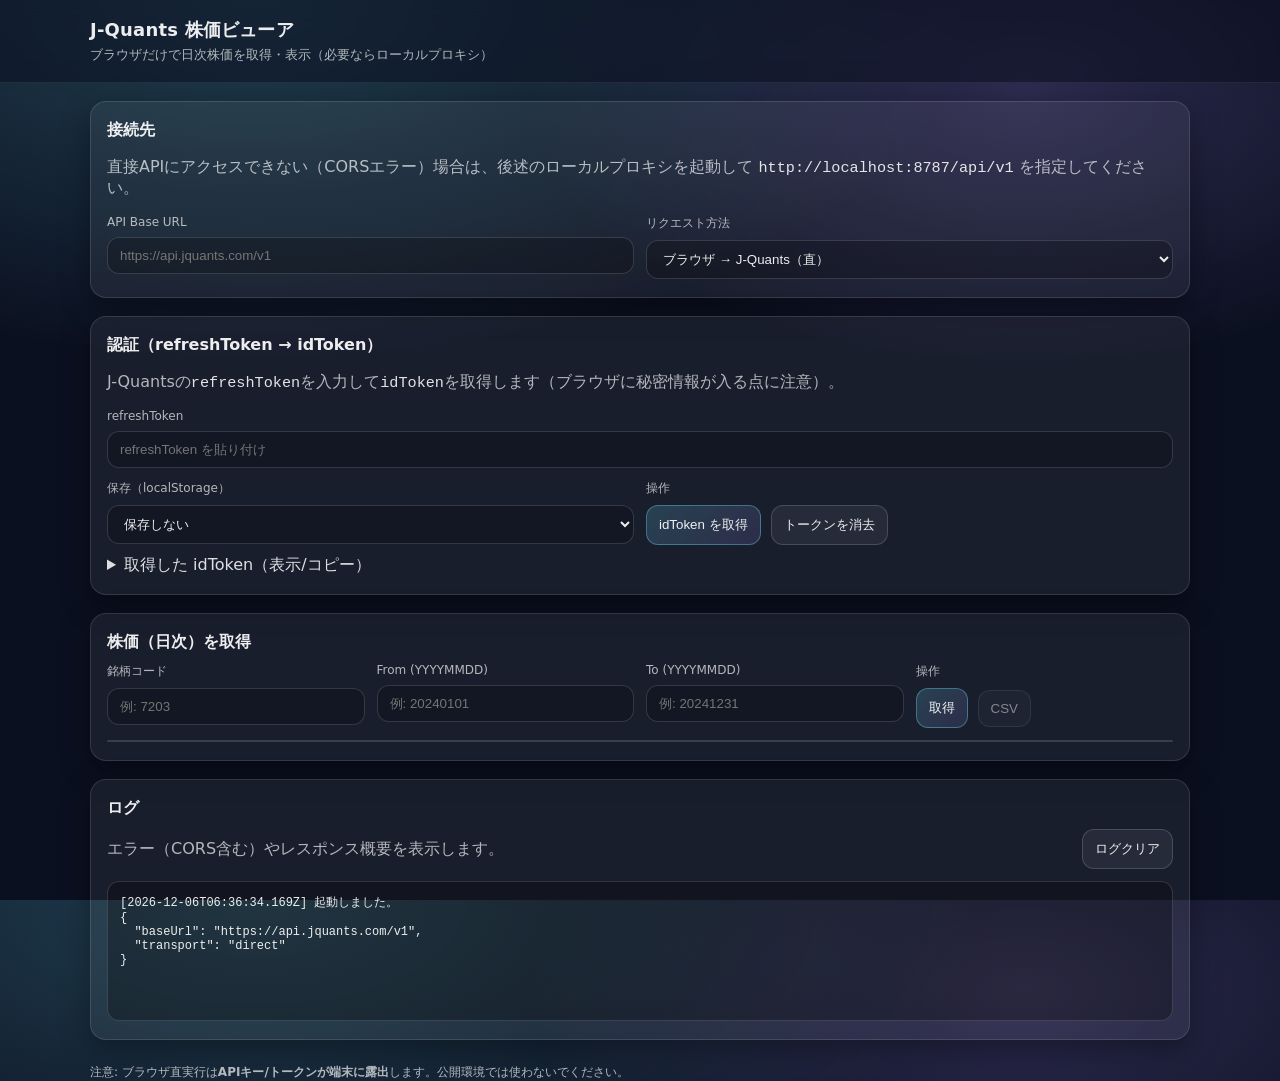
==== index.html @ 43a91899 "Add J-Quants stock viewer web app with auth, daily quotes, and CSV export Co-authored-by: shun.soco " ====
<!doctype html>
<html lang="ja">
  <head>
    <meta charset="UTF-8" />
    <meta name="viewport" content="width=device-width, initial-scale=1.0" />
    <title>J-Quants 株価ビューア（ブラウザ）</title>
    <link rel="stylesheet" href="./style.css" />
  </head>
  <body>
    <header class="header">
      <div class="container">
        <div class="brand">
          <div class="brand__title">J-Quants 株価ビューア</div>
          <div class="brand__subtitle">ブラウザだけで日次株価を取得・表示（必要ならローカルプロキシ）</div>
        </div>
      </div>
    </header>

    <main class="container">
      <section class="card">
        <h2>接続先</h2>
        <p class="muted">
          直接APIにアクセスできない（CORSエラー）場合は、後述のローカルプロキシを起動して
          <code>http://localhost:8787/api/v1</code> を指定してください。
        </p>
        <div class="grid grid--2">
          <label class="field">
            <span class="field__label">API Base URL</span>
            <input id="baseUrl" class="field__input" type="url" inputmode="url" />
          </label>
          <label class="field">
            <span class="field__label">リクエスト方法</span>
            <select id="transport" class="field__input">
              <option value="direct">ブラウザ → J-Quants（直）</option>
              <option value="proxy">ブラウザ → ローカルプロキシ</option>
            </select>
          </label>
        </div>
      </section>

      <section class="card">
        <h2>認証（refreshToken → idToken）</h2>
        <p class="muted">
          J-Quantsの<code>refreshToken</code>を入力して<code>idToken</code>を取得します（ブラウザに秘密情報が入る点に注意）。
        </p>

        <div class="grid grid--2">
          <label class="field grid__span2">
            <span class="field__label">refreshToken</span>
            <input id="refreshToken" class="field__input" type="password" autocomplete="off" placeholder="refreshToken を貼り付け" />
          </label>
          <label class="field">
            <span class="field__label">保存（localStorage）</span>
            <select id="rememberRefresh" class="field__input">
              <option value="no">保存しない</option>
              <option value="yes">保存する（自己責任）</option>
            </select>
          </label>
          <div class="field">
            <span class="field__label">操作</span>
            <div class="row">
              <button id="btnGetIdToken" class="btn btn--primary" type="button">idToken を取得</button>
              <button id="btnClearTokens" class="btn" type="button">トークンを消去</button>
            </div>
          </div>
        </div>

        <details class="details">
          <summary>取得した idToken（表示/コピー）</summary>
          <div class="stack">
            <textarea id="idToken" class="textarea" rows="5" readonly></textarea>
            <div class="row">
              <button id="btnCopyIdToken" class="btn" type="button">コピー</button>
            </div>
          </div>
        </details>
      </section>

      <section class="card">
        <h2>株価（日次）を取得</h2>
        <div class="grid grid--4">
          <label class="field">
            <span class="field__label">銘柄コード</span>
            <input id="code" class="field__input" type="text" inputmode="numeric" placeholder="例: 7203" />
          </label>
          <label class="field">
            <span class="field__label">From (YYYYMMDD)</span>
            <input id="from" class="field__input" type="text" inputmode="numeric" placeholder="例: 20240101" />
          </label>
          <label class="field">
            <span class="field__label">To (YYYYMMDD)</span>
            <input id="to" class="field__input" type="text" inputmode="numeric" placeholder="例: 20241231" />
          </label>
          <div class="field">
            <span class="field__label">操作</span>
            <div class="row">
              <button id="btnFetchDaily" class="btn btn--primary" type="button">取得</button>
              <button id="btnDownloadCsv" class="btn" type="button" disabled>CSV</button>
            </div>
          </div>
        </div>
        <div id="summary" class="summary muted"></div>
        <div id="tableWrap" class="table-wrap"></div>
      </section>

      <section class="card">
        <h2>ログ</h2>
        <div class="row row--between">
          <div class="muted">エラー（CORS含む）やレスポンス概要を表示します。</div>
          <button id="btnClearLog" class="btn" type="button">ログクリア</button>
        </div>
        <pre id="log" class="log" aria-live="polite"></pre>
      </section>

      <footer class="footer muted">
        <div>
          注意: ブラウザ直実行は<strong>APIキー/トークンが端末に露出</strong>します。公開環境では使わないでください。
        </div>
      </footer>
    </main>

    <script src="./app.js" type="module"></script>
  </body>
</html>
---- style.css ----
:root {
  --bg: #0b1020;
  --card: rgba(255, 255, 255, 0.06);
  --card-border: rgba(255, 255, 255, 0.12);
  --text: rgba(255, 255, 255, 0.92);
  --muted: rgba(255, 255, 255, 0.68);
  --accent: #6ee7ff;
  --accent2: #a78bfa;
  --danger: #ff6b6b;
  --shadow: 0 10px 30px rgba(0, 0, 0, 0.35);
  --radius: 16px;
  --mono: ui-monospace, SFMono-Regular, Menlo, Monaco, Consolas, "Liberation Mono", "Courier New", monospace;
  --sans: ui-sans-serif, system-ui, -apple-system, Segoe UI, Roboto, Helvetica, Arial, "Apple Color Emoji",
    "Segoe UI Emoji";
}

* {
  box-sizing: border-box;
}

html,
body {
  height: 100%;
}

body {
  margin: 0;
  font-family: var(--sans);
  color: var(--text);
  background: radial-gradient(1200px 600px at 20% 0%, rgba(110, 231, 255, 0.22), transparent 60%),
    radial-gradient(900px 500px at 80% 10%, rgba(167, 139, 250, 0.22), transparent 55%), var(--bg);
}

code {
  font-family: var(--mono);
  font-size: 0.95em;
  color: rgba(255, 255, 255, 0.88);
}

.container {
  width: min(1100px, calc(100% - 32px));
  margin: 0 auto;
}

.header {
  position: sticky;
  top: 0;
  backdrop-filter: blur(10px);
  background: rgba(11, 16, 32, 0.55);
  border-bottom: 1px solid rgba(255, 255, 255, 0.08);
  z-index: 10;
}

.brand {
  padding: 18px 0;
}

.brand__title {
  font-weight: 750;
  letter-spacing: 0.2px;
  font-size: 18px;
}

.brand__subtitle {
  margin-top: 4px;
  color: var(--muted);
  font-size: 13px;
}

.card {
  margin: 18px 0;
  padding: 18px 16px;
  border-radius: var(--radius);
  background: var(--card);
  border: 1px solid var(--card-border);
  box-shadow: var(--shadow);
}

.card h2 {
  margin: 0 0 10px;
  font-size: 16px;
  font-weight: 720;
}

.muted {
  color: var(--muted);
}

.grid {
  display: grid;
  gap: 12px;
}

.grid--2 {
  grid-template-columns: 1fr 1fr;
}

.grid--4 {
  grid-template-columns: 1fr 1fr 1fr 1fr;
}

.grid__span2 {
  grid-column: span 2;
}

@media (max-width: 900px) {
  .grid--2,
  .grid--4 {
    grid-template-columns: 1fr;
  }
  .grid__span2 {
    grid-column: span 1;
  }
}

.field {
  display: flex;
  flex-direction: column;
  gap: 8px;
}

.field__label {
  font-size: 12px;
  color: var(--muted);
}

.field__input {
  width: 100%;
  padding: 10px 12px;
  border-radius: 12px;
  border: 1px solid rgba(255, 255, 255, 0.14);
  outline: none;
  background: rgba(0, 0, 0, 0.22);
  color: var(--text);
}

.field__input:focus {
  border-color: rgba(110, 231, 255, 0.45);
  box-shadow: 0 0 0 4px rgba(110, 231, 255, 0.12);
}

.row {
  display: flex;
  gap: 10px;
  align-items: center;
  flex-wrap: wrap;
}

.row--between {
  justify-content: space-between;
}

.btn {
  padding: 10px 12px;
  border-radius: 12px;
  border: 1px solid rgba(255, 255, 255, 0.16);
  color: var(--text);
  background: rgba(255, 255, 255, 0.06);
  cursor: pointer;
}

.btn:hover {
  border-color: rgba(255, 255, 255, 0.26);
  background: rgba(255, 255, 255, 0.1);
}

.btn:disabled {
  opacity: 0.5;
  cursor: not-allowed;
}

.btn--primary {
  border: 1px solid rgba(110, 231, 255, 0.35);
  background: linear-gradient(135deg, rgba(110, 231, 255, 0.18), rgba(167, 139, 250, 0.14));
}

.textarea {
  width: 100%;
  padding: 10px 12px;
  border-radius: 12px;
  border: 1px solid rgba(255, 255, 255, 0.14);
  outline: none;
  background: rgba(0, 0, 0, 0.22);
  color: var(--text);
  font-family: var(--mono);
  resize: vertical;
}

.details {
  margin-top: 10px;
}

.details summary {
  cursor: pointer;
  color: rgba(255, 255, 255, 0.86);
  user-select: none;
}

.log {
  margin: 12px 0 0;
  padding: 12px;
  border-radius: 12px;
  border: 1px solid rgba(255, 255, 255, 0.14);
  background: rgba(0, 0, 0, 0.28);
  font-family: var(--mono);
  font-size: 12px;
  min-height: 140px;
  overflow: auto;
  white-space: pre-wrap;
}

.summary {
  margin-top: 10px;
}

.table-wrap {
  margin-top: 12px;
  overflow: auto;
  border-radius: 12px;
  border: 1px solid rgba(255, 255, 255, 0.14);
}

table {
  width: 100%;
  border-collapse: collapse;
  min-width: 720px;
  background: rgba(0, 0, 0, 0.18);
}

th,
td {
  padding: 10px 10px;
  border-bottom: 1px solid rgba(255, 255, 255, 0.08);
  text-align: left;
  font-size: 13px;
}

th {
  position: sticky;
  top: 0;
  background: rgba(0, 0, 0, 0.34);
  backdrop-filter: blur(10px);
  font-size: 12px;
  color: rgba(255, 255, 255, 0.78);
}

tr:hover td {
  background: rgba(255, 255, 255, 0.04);
}

.footer {
  margin: 24px 0 60px;
  font-size: 12px;
}

.pill {
  display: inline-flex;
  align-items: center;
  gap: 6px;
  padding: 4px 8px;
  border-radius: 999px;
  border: 1px solid rgba(255, 255, 255, 0.14);
  background: rgba(0, 0, 0, 0.16);
  font-family: var(--mono);
  font-size: 12px;
  color: rgba(255, 255, 255, 0.82);
}

.danger {
  color: var(--danger);
}
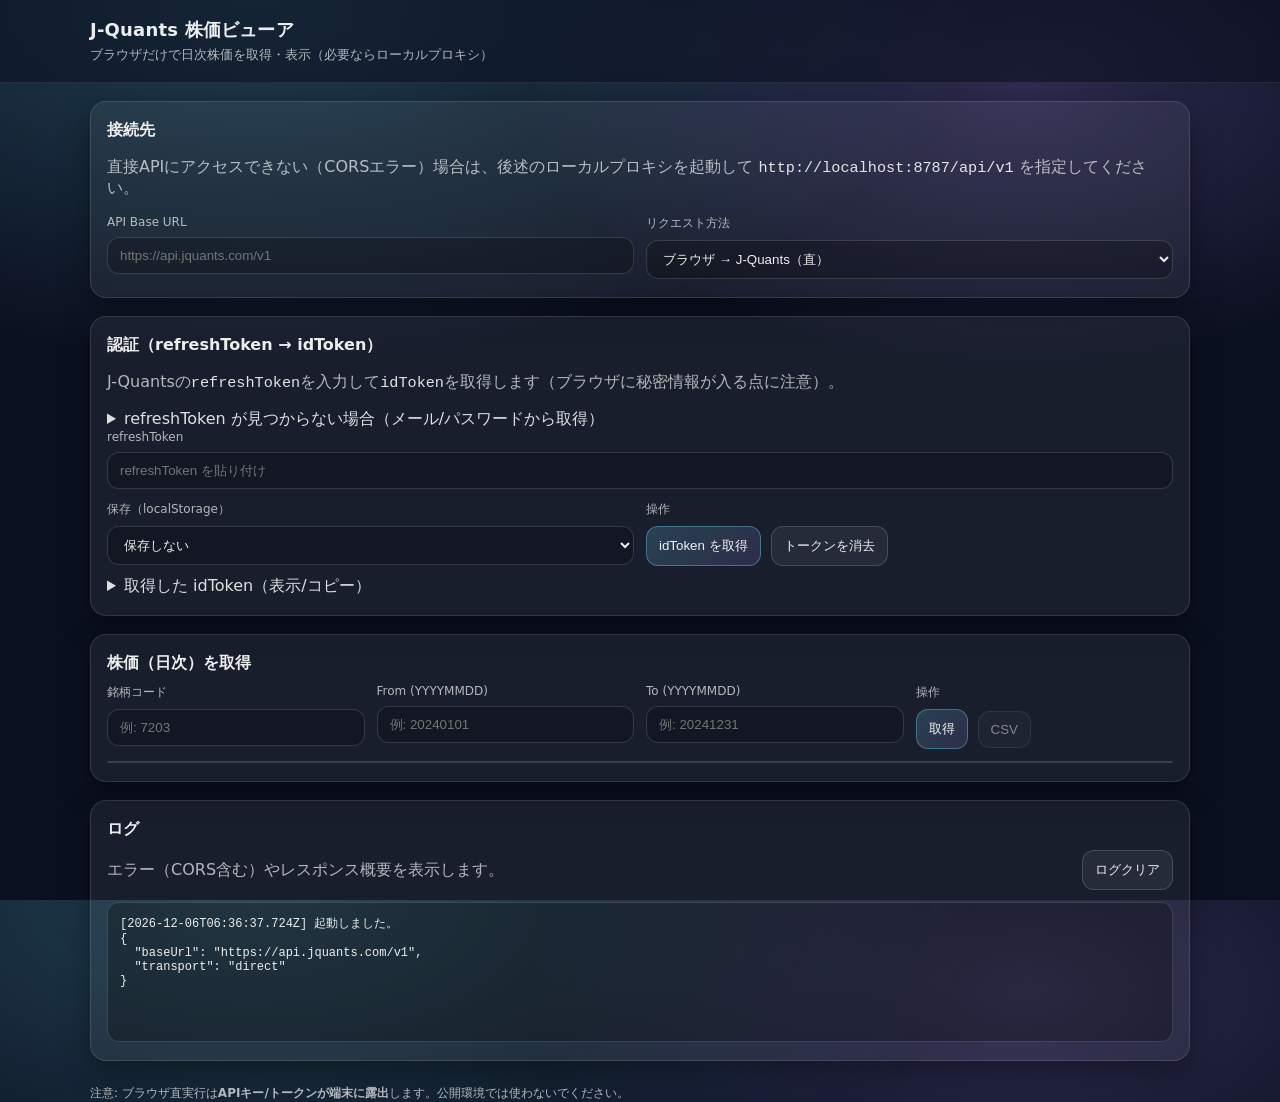
==== commit 3d489ae4: "Add ability to get refreshToken via email/password (auth_user API). Co-authored-by: shun.soco <shun." ====
--- a/index.html
+++ b/index.html
@@ -43,6 +43,31 @@
         <p class="muted">
           J-Quantsの<code>refreshToken</code>を入力して<code>idToken</code>を取得します（ブラウザに秘密情報が入る点に注意）。
         </p>
+
+        <details class="details">
+          <summary>refreshToken が見つからない場合（メール/パスワードから取得）</summary>
+          <p class="muted">
+            一部のアカウントでは、ポータル上に「Refresh Token 発行」ボタンがなく、APIの
+            <code>/token/auth_user</code>（メール+パスワード）で <code>refreshToken</code> を取得します。
+            可能ならローカルプロキシ経由（上の「リクエスト方法」）を推奨します。
+          </p>
+          <div class="grid grid--2">
+            <label class="field">
+              <span class="field__label">メールアドレス</span>
+              <input id="mailaddress" class="field__input" type="email" autocomplete="username" placeholder="例: you@example.com" />
+            </label>
+            <label class="field">
+              <span class="field__label">パスワード</span>
+              <input id="password" class="field__input" type="password" autocomplete="current-password" placeholder="J-Quantsのパスワード" />
+            </label>
+            <div class="field grid__span2">
+              <span class="field__label">操作</span>
+              <div class="row">
+                <button id="btnGetRefreshToken" class="btn btn--primary" type="button">refreshToken を取得</button>
+              </div>
+            </div>
+          </div>
+        </details>
 
         <div class="grid grid--2">
           <label class="field grid__span2">
